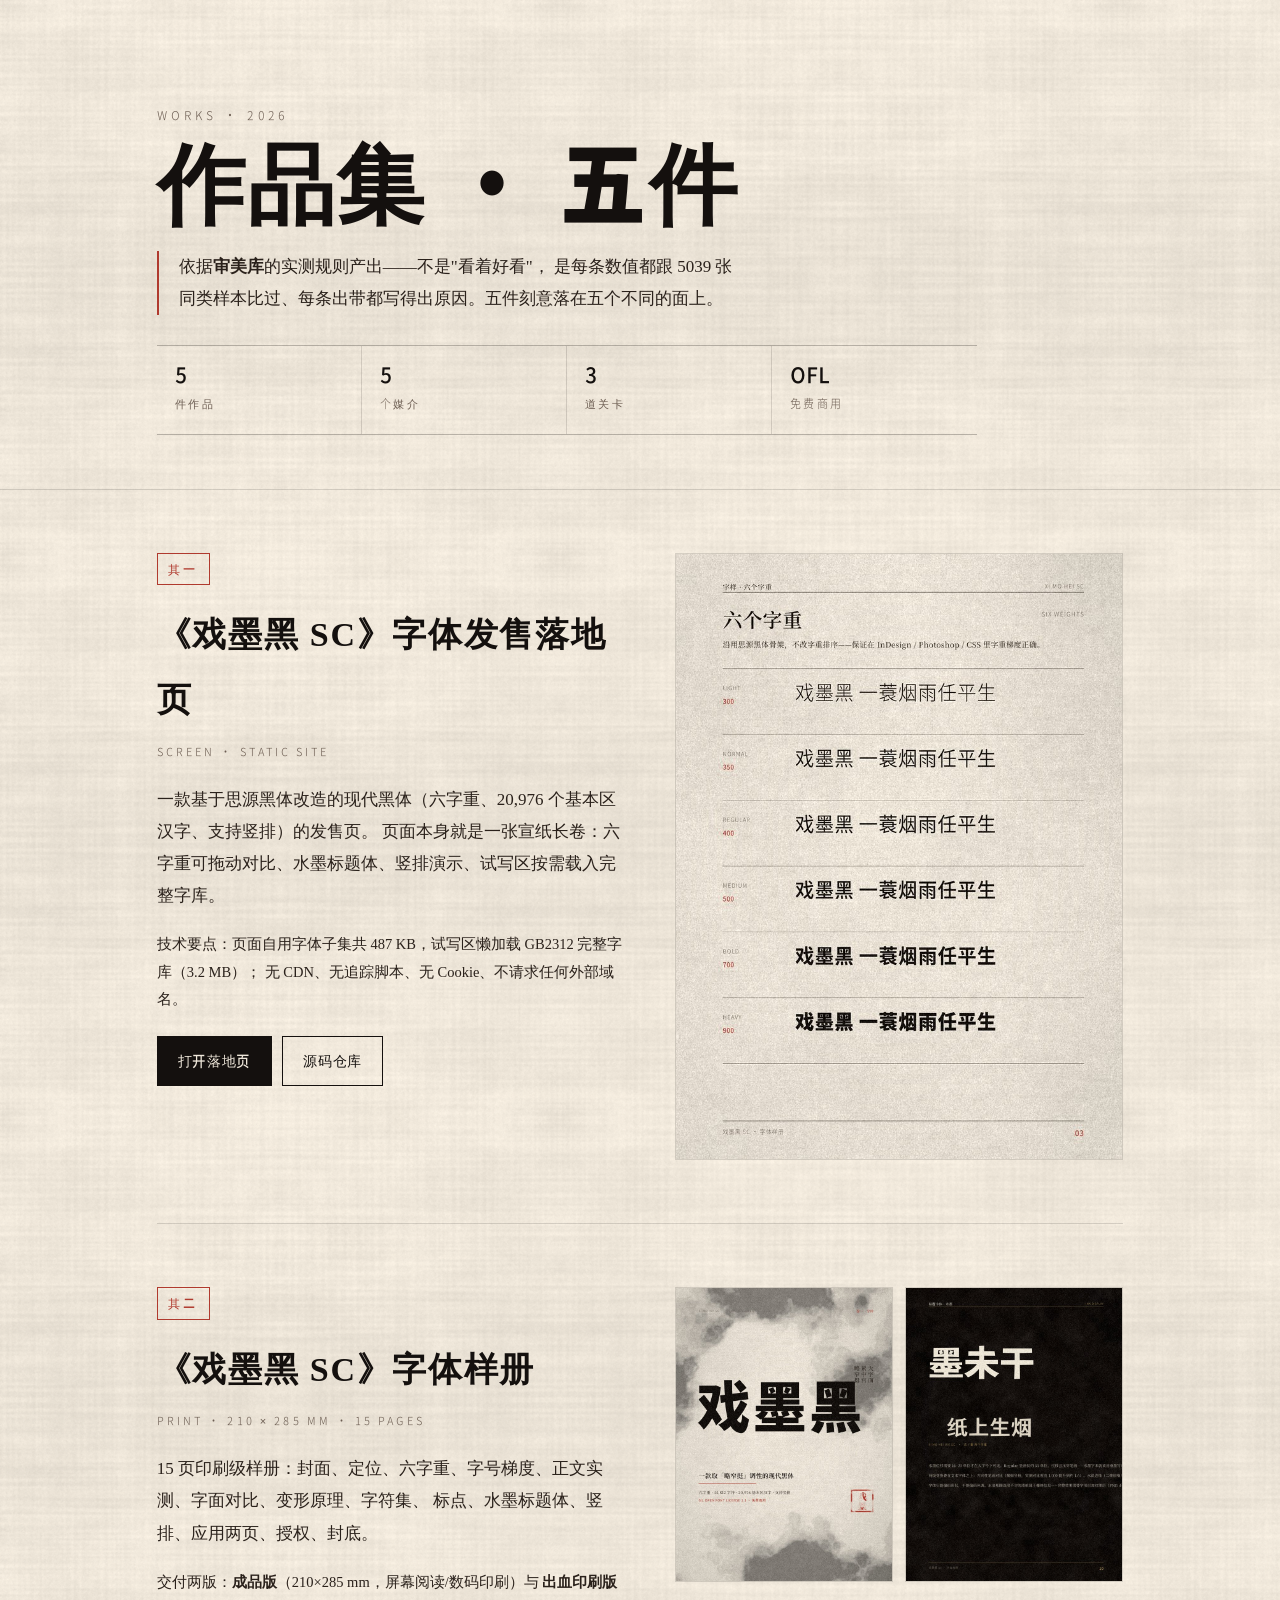
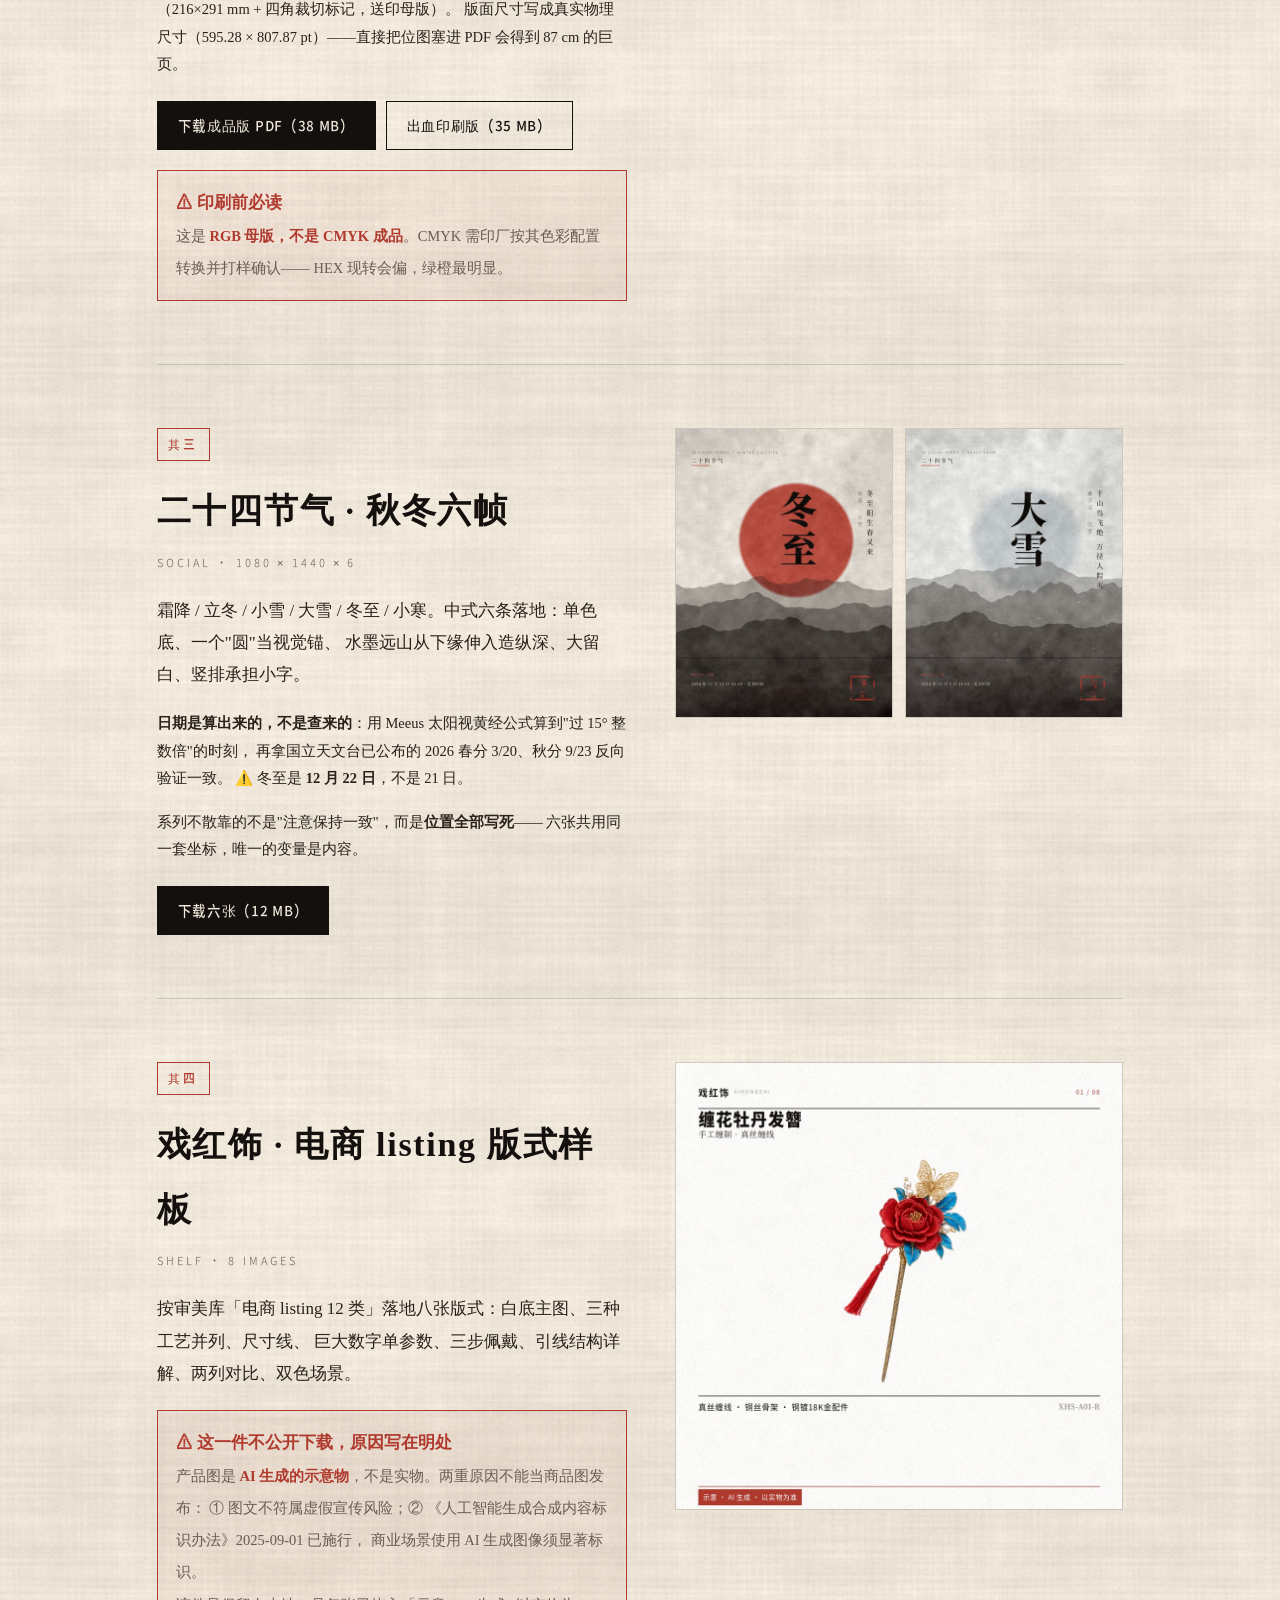
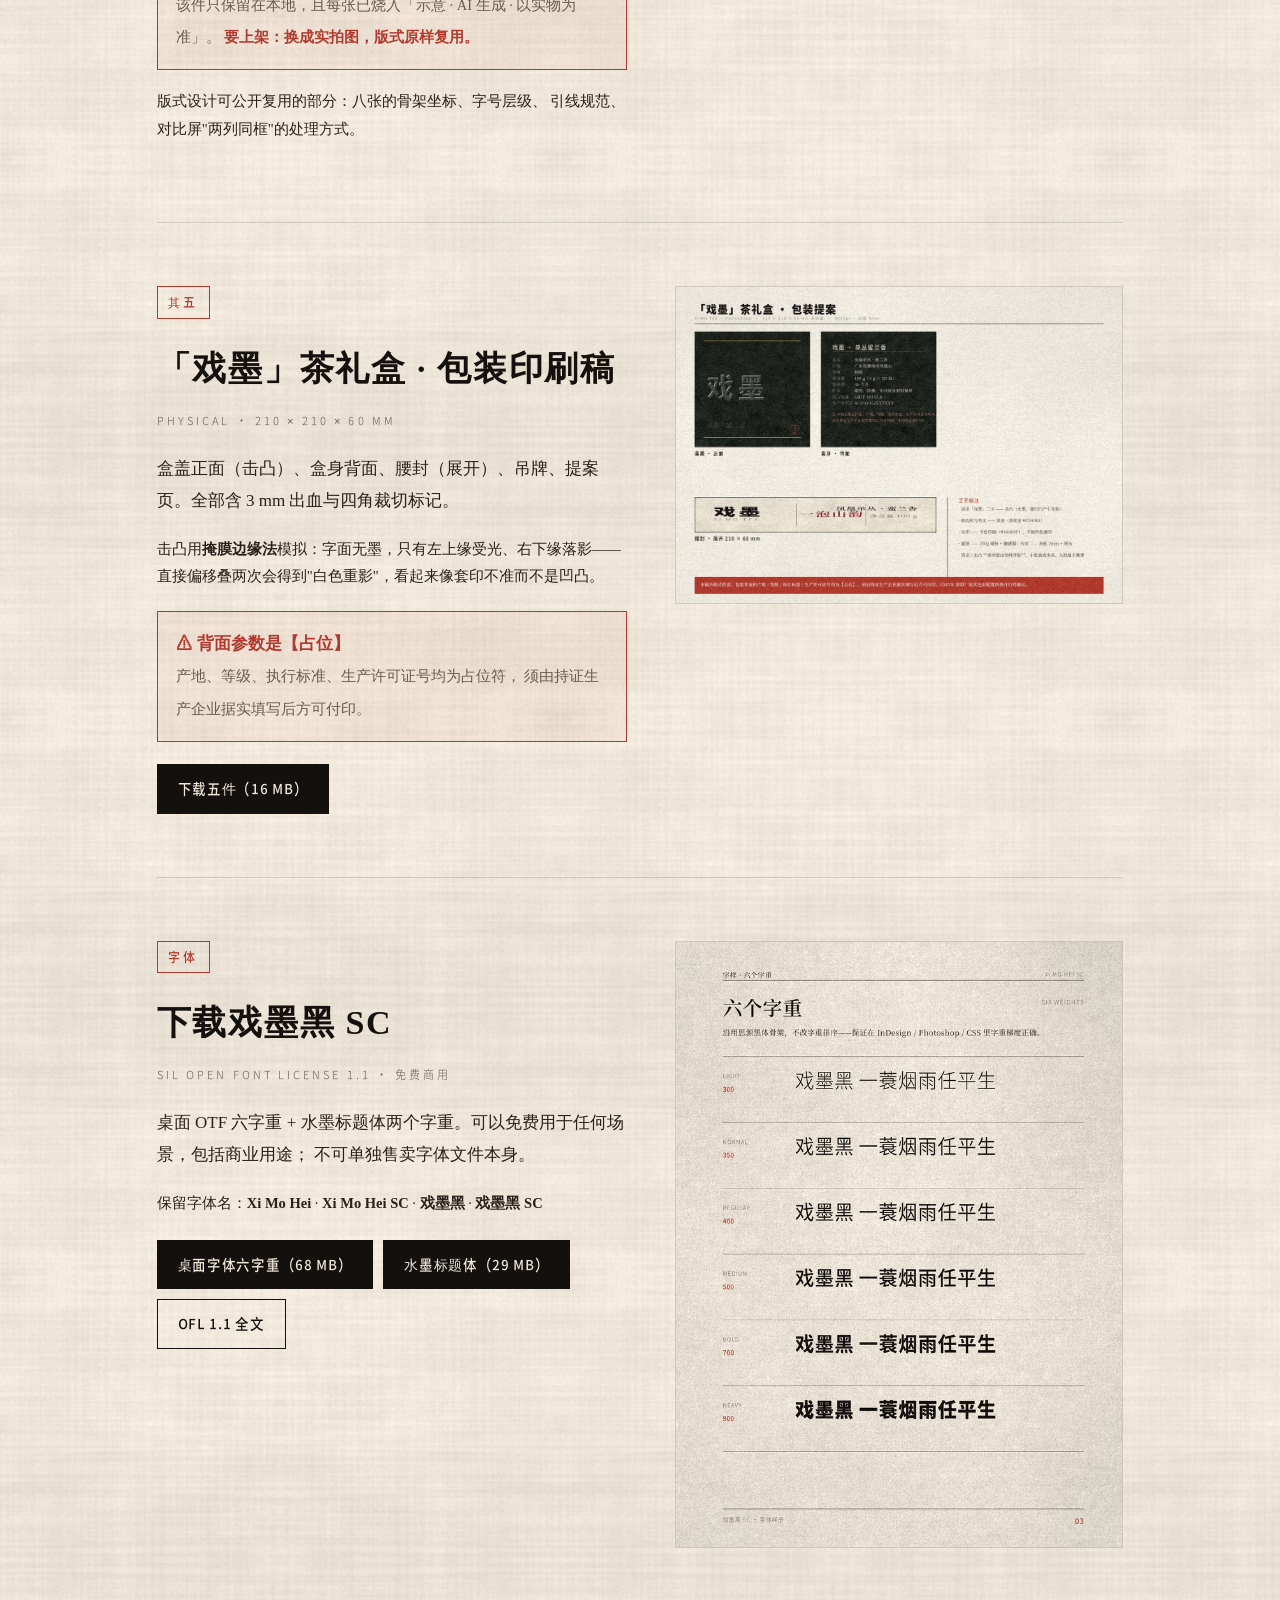
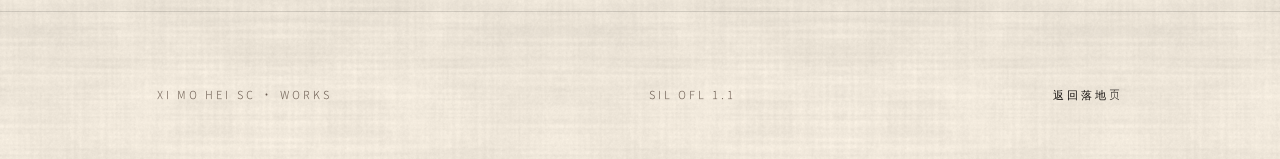
==== works/index.html @ 0f138d7e "新增作品集页：五件作品与下载入口（④ 不公开，原因写明）" ====
<!DOCTYPE html>
<html lang="zh-CN">
<head>
<meta charset="utf-8">
<meta name="viewport" content="width=device-width, initial-scale=1">
<title>作品集 · 五件 ｜ 戏墨黑 SC</title>
<meta name="description" content="依据审美库实测规则产出的五件落地作品：字体官网、字体样册、二十四节气海报、电商 listing 版式、茶礼盒包装。">
<link rel="icon" href="../img/seal.png">
<style>
:root{
  --paper:#EFE7DA; --paper2:#F6F1E7; --ink:#14100E; --ink2:#2A211B; --ink3:#6B5C51;
  --red:#B03A2E; --gold:#C9A961; --green:#4A5F55; --line:rgba(20,16,14,.14);
  --hei:'Xi Mo Hei SC',-apple-system,'PingFang SC','Microsoft YaHei',sans-serif;
  --song:'Songti SC','Source Han Serif SC',STSong,SimSun,serif;
}
@font-face{font-family:'Xi Mo Hei SC';src:url('../fonts/ximohai-medium.woff2') format('woff2');font-weight:500;font-display:swap}
@font-face{font-family:'Xi Mo Hei SC';src:url('../fonts/ximohai-heavy.woff2') format('woff2');font-weight:900;font-display:swap}
@font-face{font-family:'Xi Mo Hei SC';src:url('../fonts/ximohai-light.woff2') format('woff2');font-weight:300;font-display:swap}
*{box-sizing:border-box}
body{margin:0;background:var(--paper) url('../img/paper-tile.png') repeat;background-size:560px;
  color:var(--ink);font-family:var(--song);font-size:17px;line-height:1.9;-webkit-font-smoothing:antialiased}
img{max-width:100%;display:block}
a{color:var(--ink);text-decoration:none}
.wrap{max-width:1120px;margin:0 auto;padding:0 6%}
.en{font-family:var(--hei);font-weight:300;font-size:12px;letter-spacing:.34em;text-transform:uppercase;color:var(--ink3)}

header{padding:11vh 0 6vh;border-bottom:1px solid var(--line)}
h1{font-family:var(--hei);font-weight:900;font-size:clamp(44px,7vw,88px);line-height:1.06;
  letter-spacing:.02em;margin:0 0 26px}
.lede{max-width:34em;color:var(--ink2);margin:0 0 30px;border-left:2px solid var(--red);padding-left:20px}
.meta{display:flex;flex-wrap:wrap;gap:0;border-top:1px solid rgba(20,16,14,.26);
  border-bottom:1px solid rgba(20,16,14,.26);max-width:820px;list-style:none;padding:0;margin:0}
.meta li{flex:1 1 150px;padding:16px 18px 14px;border-right:1px solid var(--line)}
.meta li:last-child{border-right:0}
.meta b{display:block;font-family:var(--hei);font-weight:500;font-size:21px;line-height:1.2}
.meta span{font-family:var(--hei);font-weight:300;font-size:11px;letter-spacing:.22em;text-transform:uppercase;color:var(--ink3)}

main{padding:8vh 0 4vh}
.work{display:grid;grid-template-columns:1.05fr 1fr;gap:5%;align-items:start;
  padding:7vh 0;border-bottom:1px solid var(--line)}
.work:last-of-type{border-bottom:0}
.vol{font-family:var(--hei);font-weight:400;font-size:12px;letter-spacing:.3em;color:var(--red);
  border:1px solid var(--red);padding:4px 10px;display:inline-block;margin-bottom:18px}
.work h2{font-family:var(--song);font-weight:600;font-size:clamp(24px,3vw,34px);letter-spacing:.05em;margin:0 0 8px}
.work .sub{font-family:var(--hei);font-weight:300;font-size:11px;letter-spacing:.28em;
  text-transform:uppercase;color:var(--ink3);margin-bottom:22px}
.work p{margin:0 0 1.1em;color:var(--ink2)}
.work .figs{display:grid;grid-template-columns:1fr 1fr;gap:12px}
.work .figs.one{grid-template-columns:1fr}
.work .figs img{border:1px solid var(--line)}
.dl{margin-top:22px;display:flex;flex-wrap:wrap;gap:10px}
.btn{font-family:var(--hei);font-weight:400;font-size:13.5px;letter-spacing:.05em;
  padding:11px 20px;background:var(--ink);color:var(--paper);border:1px solid var(--ink);transition:.2s}
.btn:hover{background:var(--red);border-color:var(--red)}
.btn.ghost{background:transparent;color:var(--ink)}
.btn.ghost:hover{background:transparent;color:var(--red);border-color:var(--red)}
.tag{font-family:var(--hei);font-weight:300;font-size:11px;letter-spacing:.2em;color:var(--ink3);
  display:inline-block;margin-right:14px}
.warn{border:1px solid var(--red);padding:16px 18px;margin-top:20px;background:rgba(176,58,46,.05)}
.warn b{color:var(--red)}
.note{font-size:14.5px;color:var(--ink3);line-height:1.9}
footer{padding:8vh 0 6vh;border-top:1px solid var(--line)}
footer .row{display:flex;justify-content:space-between;flex-wrap:wrap;gap:12px;
  font-family:var(--hei);font-weight:300;font-size:11px;letter-spacing:.28em;
  text-transform:uppercase;color:var(--ink3)}
@media(max-width:860px){.work{grid-template-columns:1fr;gap:4vh}.work .figs{grid-template-columns:1fr}}
</style>
</head>
<body>

<header>
  <div class="wrap">
    <span class="en">WORKS · 2026</span>
    <h1>作品集 · 五件</h1>
    <p class="lede">依据<strong>审美库</strong>的实测规则产出——不是"看着好看"，
      是每条数值都跟 5039 张同类样本比过、每条出带都写得出原因。五件刻意落在五个不同的面上。</p>
    <ul class="meta">
      <li><b>5</b><span>件作品</span></li>
      <li><b>5</b><span>个媒介</span></li>
      <li><b>3</b><span>道关卡</span></li>
      <li><b>OFL</b><span>免费商用</span></li>
    </ul>
  </div>
</header>

<main class="wrap">

  <!-- ① -->
  <section class="work">
    <div>
      <span class="vol">其一</span>
      <h2>《戏墨黑 SC》字体发售落地页</h2>
      <div class="sub">SCREEN · STATIC SITE</div>
      <p>一款基于思源黑体改造的现代黑体（六字重、20,976 个基本区汉字、支持竖排）的发售页。
        页面本身就是一张宣纸长卷：六字重可拖动对比、水墨标题体、竖排演示、试写区按需载入完整字库。</p>
      <p class="note">技术要点：页面自用字体子集共 487 KB，试写区懒加载 GB2312 完整字库（3.2 MB）；
        无 CDN、无追踪脚本、无 Cookie、不请求任何外部域名。</p>
      <div class="dl">
        <a class="btn" href="../index.html">打开落地页</a>
        <a class="btn ghost" href="https://github.com/okko10086/ximohei" target="_blank" rel="noopener">源码仓库</a>
      </div>
    </div>
    <div class="figs one">
      <img src="img/specimen-03.jpg" alt="六字重展示" loading="lazy">
    </div>
  </section>

  <!-- ② -->
  <section class="work">
    <div>
      <span class="vol">其二</span>
      <h2>《戏墨黑 SC》字体样册</h2>
      <div class="sub">PRINT · 210 × 285 MM · 15 PAGES</div>
      <p>15 页印刷级样册：封面、定位、六字重、字号梯度、正文实测、字面对比、变形原理、字符集、
        标点、水墨标题体、竖排、应用两页、授权、封底。</p>
      <p class="note">交付两版：<b>成品版</b>（210×285 mm，屏幕阅读/数码印刷）与
        <b>出血印刷版</b>（216×291 mm + 四角裁切标记，送印母版）。
        版面尺寸写成真实物理尺寸（595.28 × 807.87 pt）——直接把位图塞进 PDF 会得到 87 cm 的巨页。</p>
      <div class="dl">
        <a class="btn" href="https://github.com/okko10086/ximohei/releases/download/v1.0/SC_._210x285.pdf">下载成品版 PDF（38 MB）</a>
        <a class="btn ghost" href="https://github.com/okko10086/ximohei/releases/download/v1.0/SC_._.3mm_.pdf">出血印刷版（35 MB）</a>
      </div>
      <div class="warn"><b>⚠ 印刷前必读</b><br>
        <span class="note">这是 <b>RGB 母版，不是 CMYK 成品</b>。CMYK 需印厂按其色彩配置转换并打样确认——
        HEX 现转会偏，绿橙最明显。</span></div>
    </div>
    <div class="figs">
      <img src="img/specimen-01.jpg" alt="样册封面" loading="lazy">
      <img src="img/specimen-10.jpg" alt="水墨标题体页" loading="lazy">
    </div>
  </section>

  <!-- ③ -->
  <section class="work">
    <div>
      <span class="vol">其三</span>
      <h2>二十四节气 · 秋冬六帧</h2>
      <div class="sub">SOCIAL · 1080 × 1440 × 6</div>
      <p>霜降 / 立冬 / 小雪 / 大雪 / 冬至 / 小寒。中式六条落地：单色底、一个"圆"当视觉锚、
        水墨远山从下缘伸入造纵深、大留白、竖排承担小字。</p>
      <p class="note"><b>日期是算出来的，不是查来的</b>：用 Meeus 太阳视黄经公式算到"过 15° 整数倍"的时刻，
        再拿国立天文台已公布的 2026 春分 3/20、秋分 9/23 反向验证一致。
        ⚠️ 冬至是 <b>12 月 22 日</b>，不是 21 日。</p>
      <p class="note">系列不散靠的不是"注意保持一致"，而是<b>位置全部写死</b>——
        六张共用同一套坐标，唯一的变量是内容。</p>
      <div class="dl">
        <a class="btn" href="https://github.com/okko10086/ximohei/releases/download/v1.0/_._1080x1440.zip">下载六张（12 MB）</a>
      </div>
    </div>
    <div class="figs">
      <img src="img/jieqi-dongzhi.jpg" alt="冬至" loading="lazy">
      <img src="img/jieqi-daxue.jpg" alt="大雪" loading="lazy">
    </div>
  </section>

  <!-- ④ -->
  <section class="work">
    <div>
      <span class="vol">其四</span>
      <h2>戏红饰 · 电商 listing 版式样板</h2>
      <div class="sub">SHELF · 8 IMAGES</div>
      <p>按审美库「电商 listing 12 类」落地八张版式：白底主图、三种工艺并列、尺寸线、
        巨大数字单参数、三步佩戴、引线结构详解、两列对比、双色场景。</p>
      <div class="warn"><b>⚠ 这一件不公开下载，原因写在明处</b><br>
        <span class="note">产品图是 <b>AI 生成的示意物</b>，不是实物。两重原因不能当商品图发布：
          ① 图文不符属虚假宣传风险；② 《人工智能生成合成内容标识办法》2025-09-01 已施行，
          商业场景使用 AI 生成图像须显著标识。<br>
          该件只保留在本地，且每张已烧入「示意 · AI 生成 · 以实物为准」。
          <b>要上架：换成实拍图，版式原样复用。</b></span></div>
      <p class="note" style="margin-top:18px">版式设计可公开复用的部分：八张的骨架坐标、字号层级、
        引线规范、对比屏"两列同框"的处理方式。</p>
    </div>
    <div class="figs one">
      <img src="img/listing.jpg" alt="listing 主图版式（示意）" loading="lazy">
    </div>
  </section>

  <!-- ⑤ -->
  <section class="work">
    <div>
      <span class="vol">其五</span>
      <h2>「戏墨」茶礼盒 · 包装印刷稿</h2>
      <div class="sub">PHYSICAL · 210 × 210 × 60 MM</div>
      <p>盒盖正面（击凸）、盒身背面、腰封（展开）、吊牌、提案页。全部含 3 mm 出血与四角裁切标记。</p>
      <p class="note">击凸用<b>掩膜边缘法</b>模拟：字面无墨，只有左上缘受光、右下缘落影——
        直接偏移叠两次会得到"白色重影"，看起来像套印不准而不是凹凸。</p>
      <div class="warn"><b>⚠ 背面参数是【占位】</b><br>
        <span class="note">产地、等级、执行标准、生产许可证号均为占位符，
          须由持证生产企业据实填写后方可付印。</span></div>
      <div class="dl">
        <a class="btn" href="https://github.com/okko10086/ximohei/releases/download/v1.0/_._5._.zip">下载五件（16 MB）</a>
      </div>
    </div>
    <div class="figs one">
      <img src="img/package.jpg" alt="包装提案页" loading="lazy">
    </div>
  </section>

  <!-- 字体下载 -->
  <section class="work">
    <div>
      <span class="vol">字体</span>
      <h2>下载戏墨黑 SC</h2>
      <div class="sub">SIL OPEN FONT LICENSE 1.1 · 免费商用</div>
      <p>桌面 OTF 六字重 + 水墨标题体两个字重。可以免费用于任何场景，包括商业用途；
        不可单独售卖字体文件本身。</p>
      <p class="note">保留字体名：<b>Xi Mo Hei</b> · <b>Xi Mo Hei SC</b> · <b>戏墨黑</b> · <b>戏墨黑 SC</b></p>
      <div class="dl">
        <a class="btn" href="https://github.com/okko10086/ximohei/releases/download/v1.0/SC_._._OTF.zip">桌面字体六字重（68 MB）</a>
        <a class="btn" href="https://github.com/okko10086/ximohei/releases/download/v1.0/SC_._OTF.zip">水墨标题体（29 MB）</a>
        <a class="btn ghost" href="../OFL.txt" target="_blank" rel="noopener">OFL 1.1 全文</a>
      </div>
    </div>
    <div class="figs one">
      <img src="img/specimen-03.jpg" alt="六字重" loading="lazy">
    </div>
  </section>

</main>

<footer>
  <div class="wrap">
    <div class="row">
      <span>XI MO HEI SC · WORKS</span>
      <span>SIL OFL 1.1</span>
      <span><a href="../index.html">返回落地页</a></span>
    </div>
  </div>
</footer>

</body>
</html>
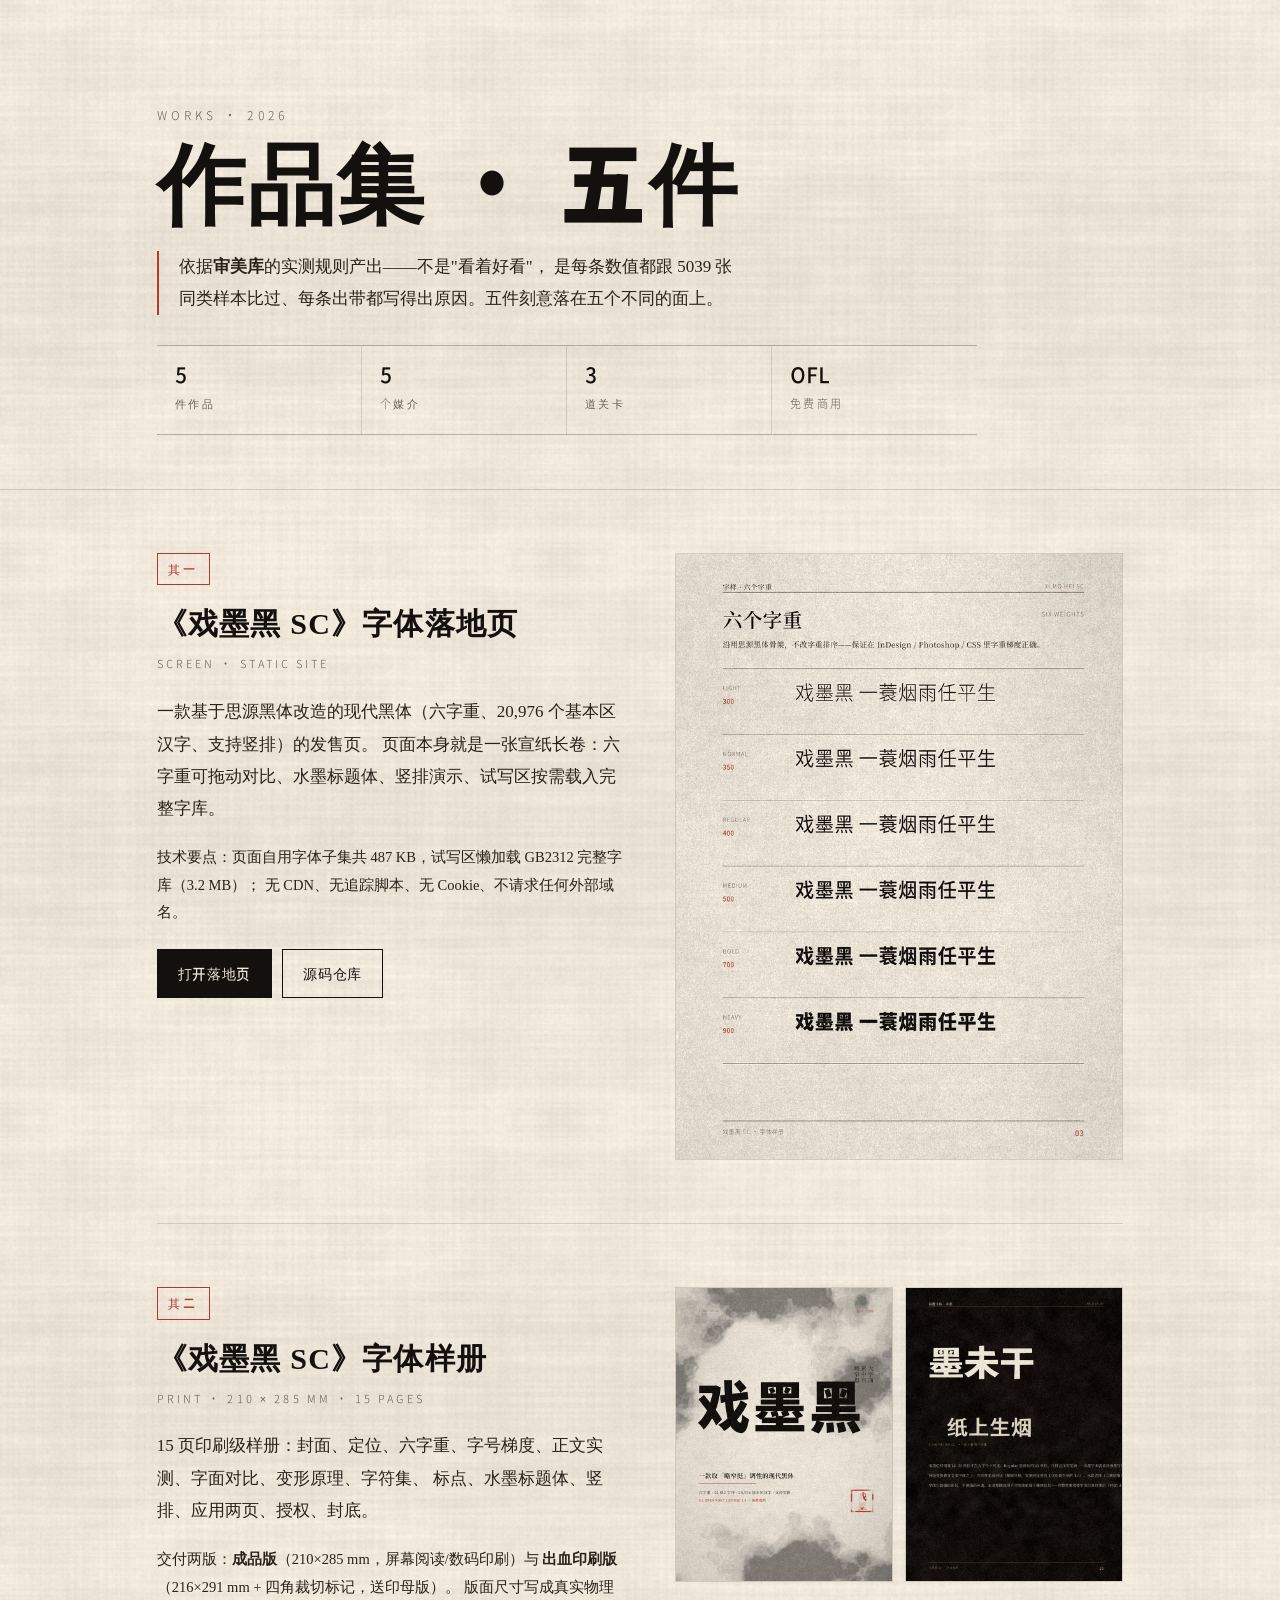
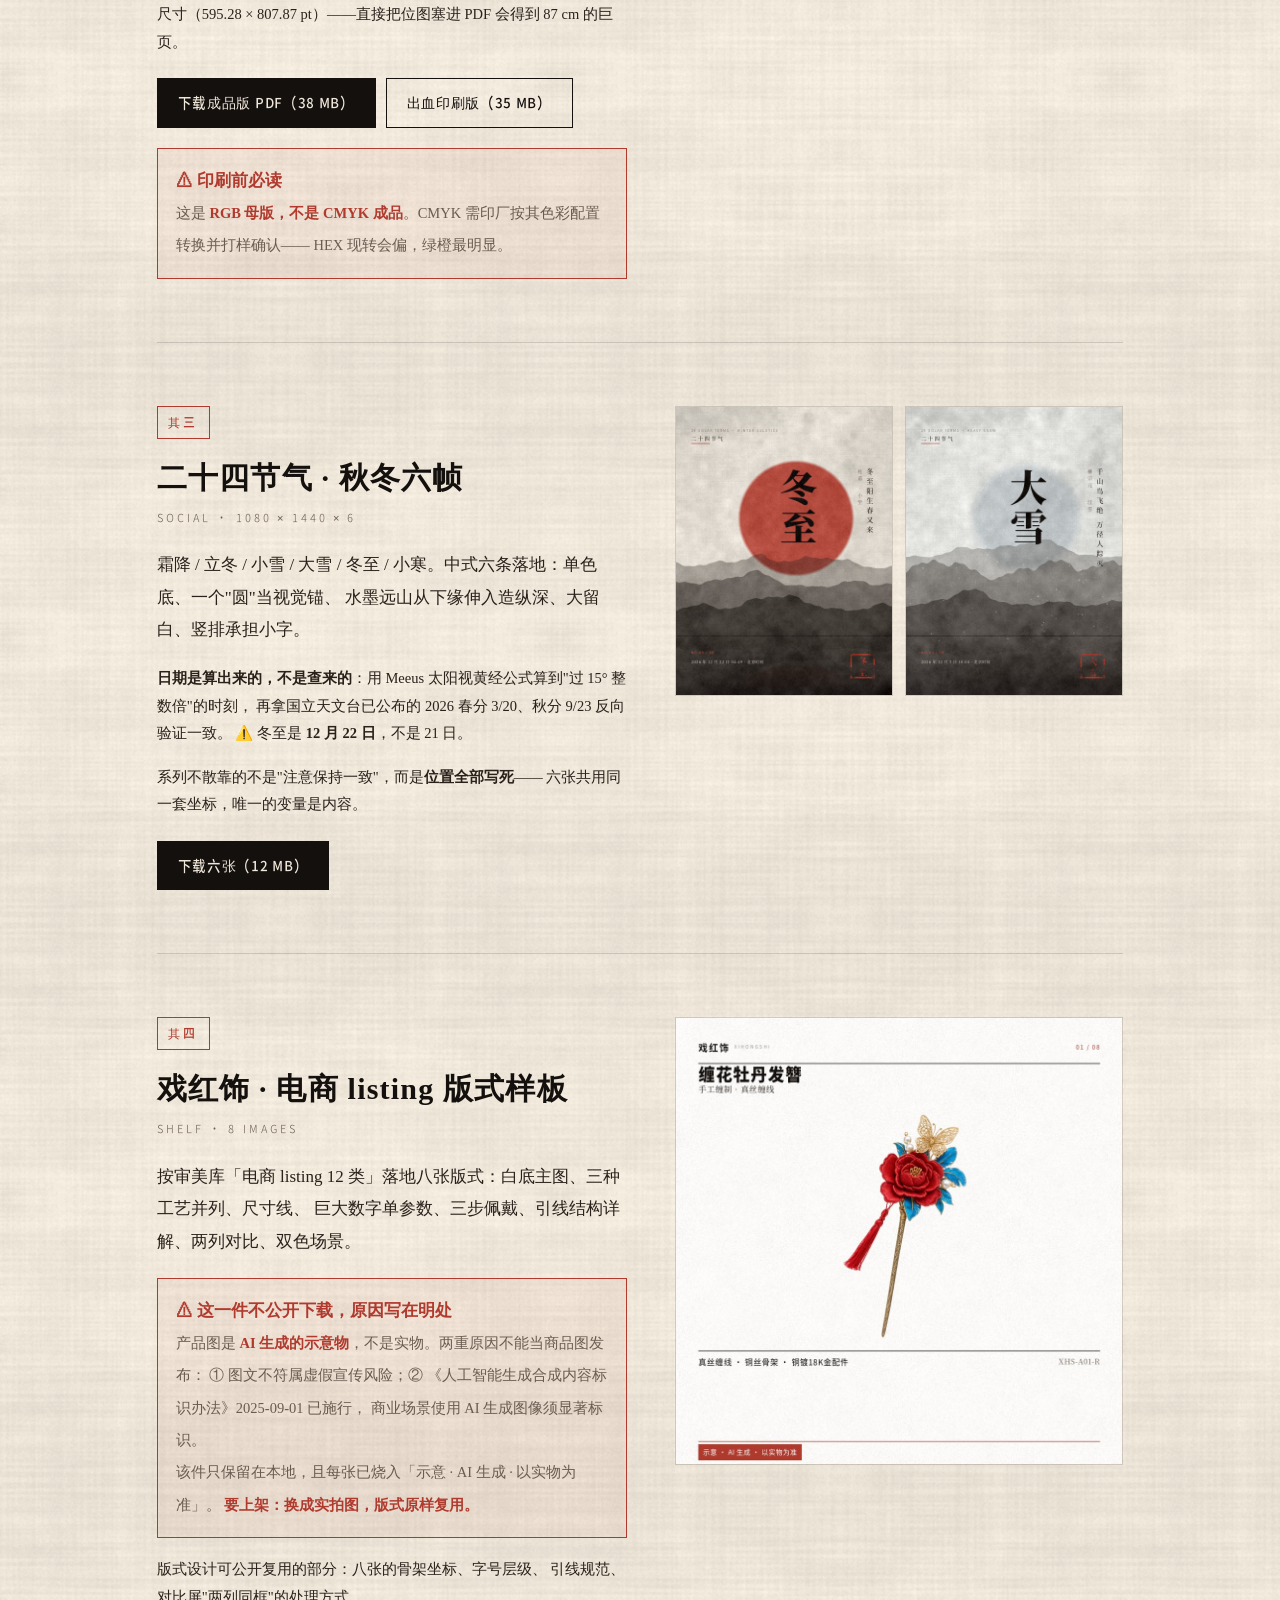
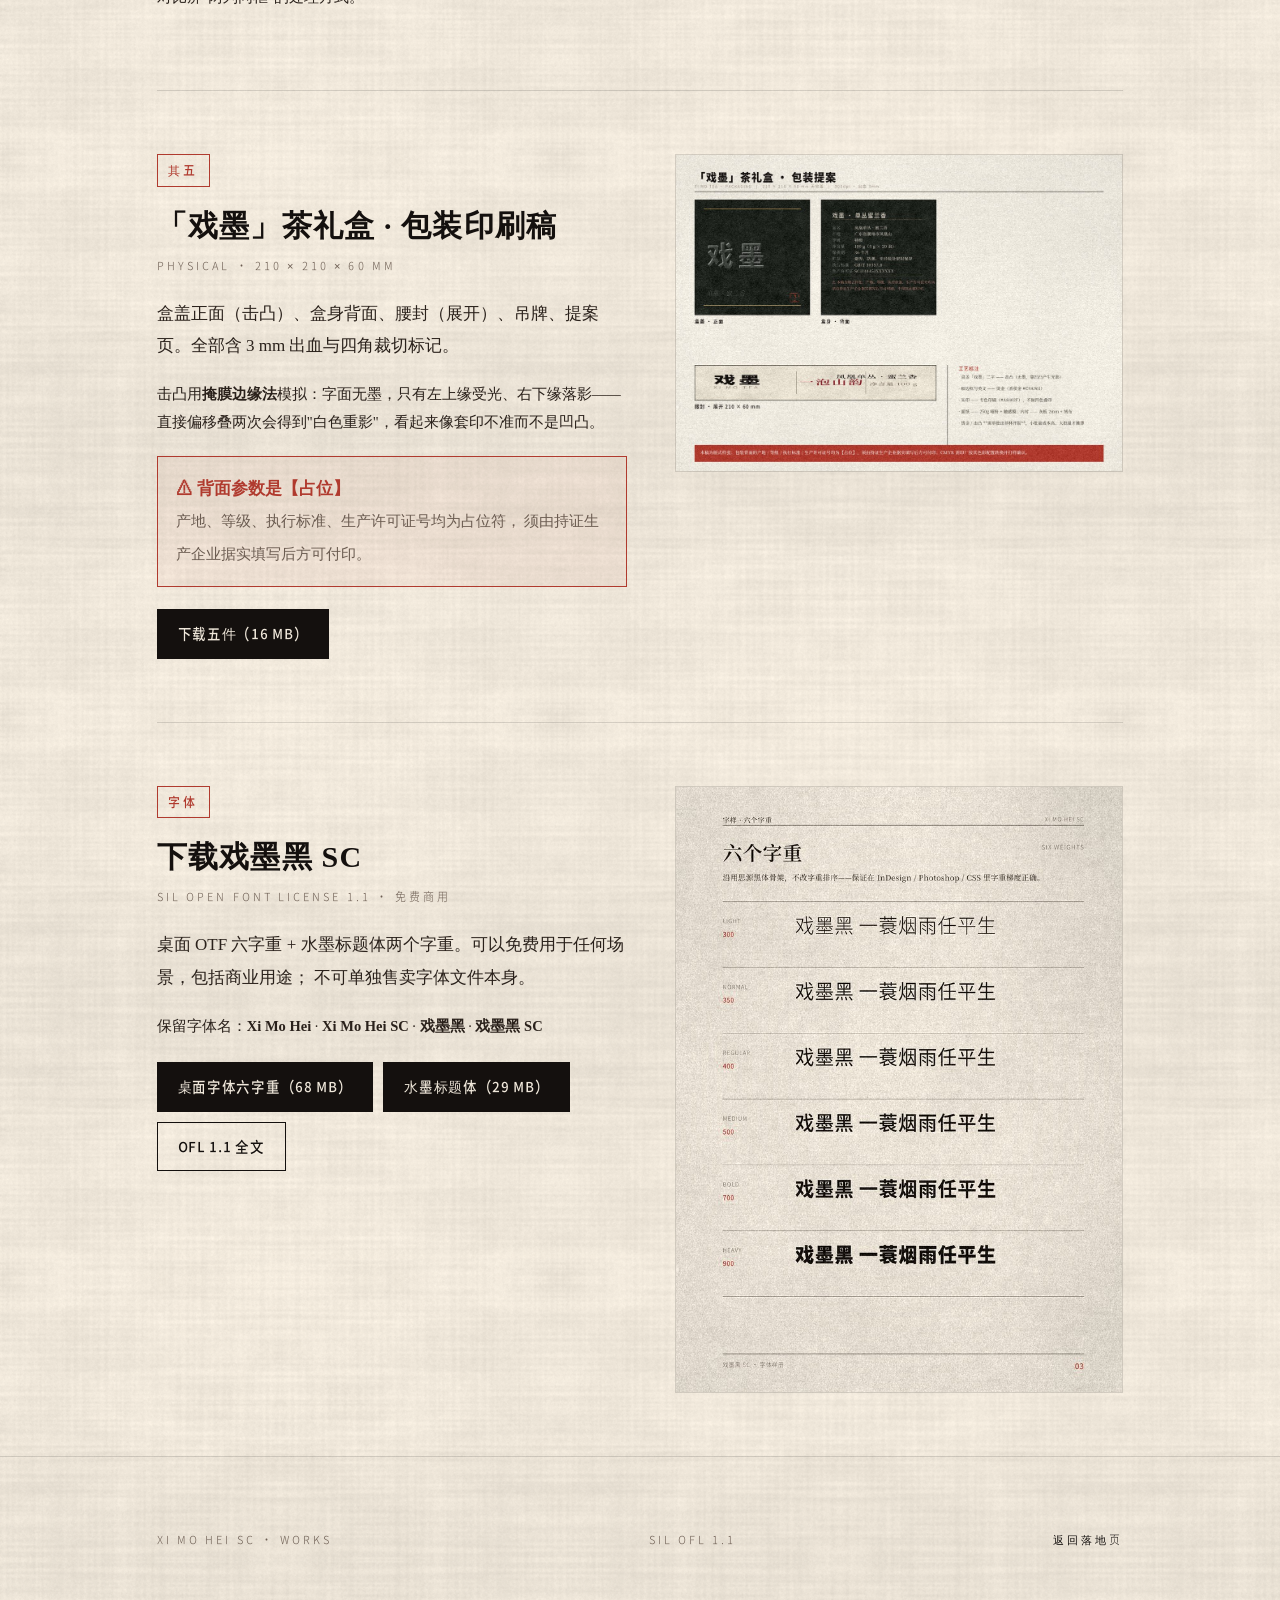
==== commit 6d808bc7: "作品集页：标题压短、中文断行收紧（word-break:keep-all）" ====
--- a/works/index.html
+++ b/works/index.html
@@ -41,7 +41,7 @@
 .work:last-of-type{border-bottom:0}
 .vol{font-family:var(--hei);font-weight:400;font-size:12px;letter-spacing:.3em;color:var(--red);
   border:1px solid var(--red);padding:4px 10px;display:inline-block;margin-bottom:18px}
-.work h2{font-family:var(--song);font-weight:600;font-size:clamp(24px,3vw,34px);letter-spacing:.05em;margin:0 0 8px}
+.work h2{font-family:var(--song);font-weight:600;font-size:clamp(22px,2.5vw,30px);letter-spacing:.04em;margin:0 0 8px;line-height:1.4;word-break:keep-all}
 .work .sub{font-family:var(--hei);font-weight:300;font-size:11px;letter-spacing:.28em;
   text-transform:uppercase;color:var(--ink3);margin-bottom:22px}
 .work p{margin:0 0 1.1em;color:var(--ink2)}
@@ -89,7 +89,7 @@
   <section class="work">
     <div>
       <span class="vol">其一</span>
-      <h2>《戏墨黑 SC》字体发售落地页</h2>
+      <h2>《戏墨黑 SC》字体落地页</h2>
       <div class="sub">SCREEN · STATIC SITE</div>
       <p>一款基于思源黑体改造的现代黑体（六字重、20,976 个基本区汉字、支持竖排）的发售页。
         页面本身就是一张宣纸长卷：六字重可拖动对比、水墨标题体、竖排演示、试写区按需载入完整字库。</p>
